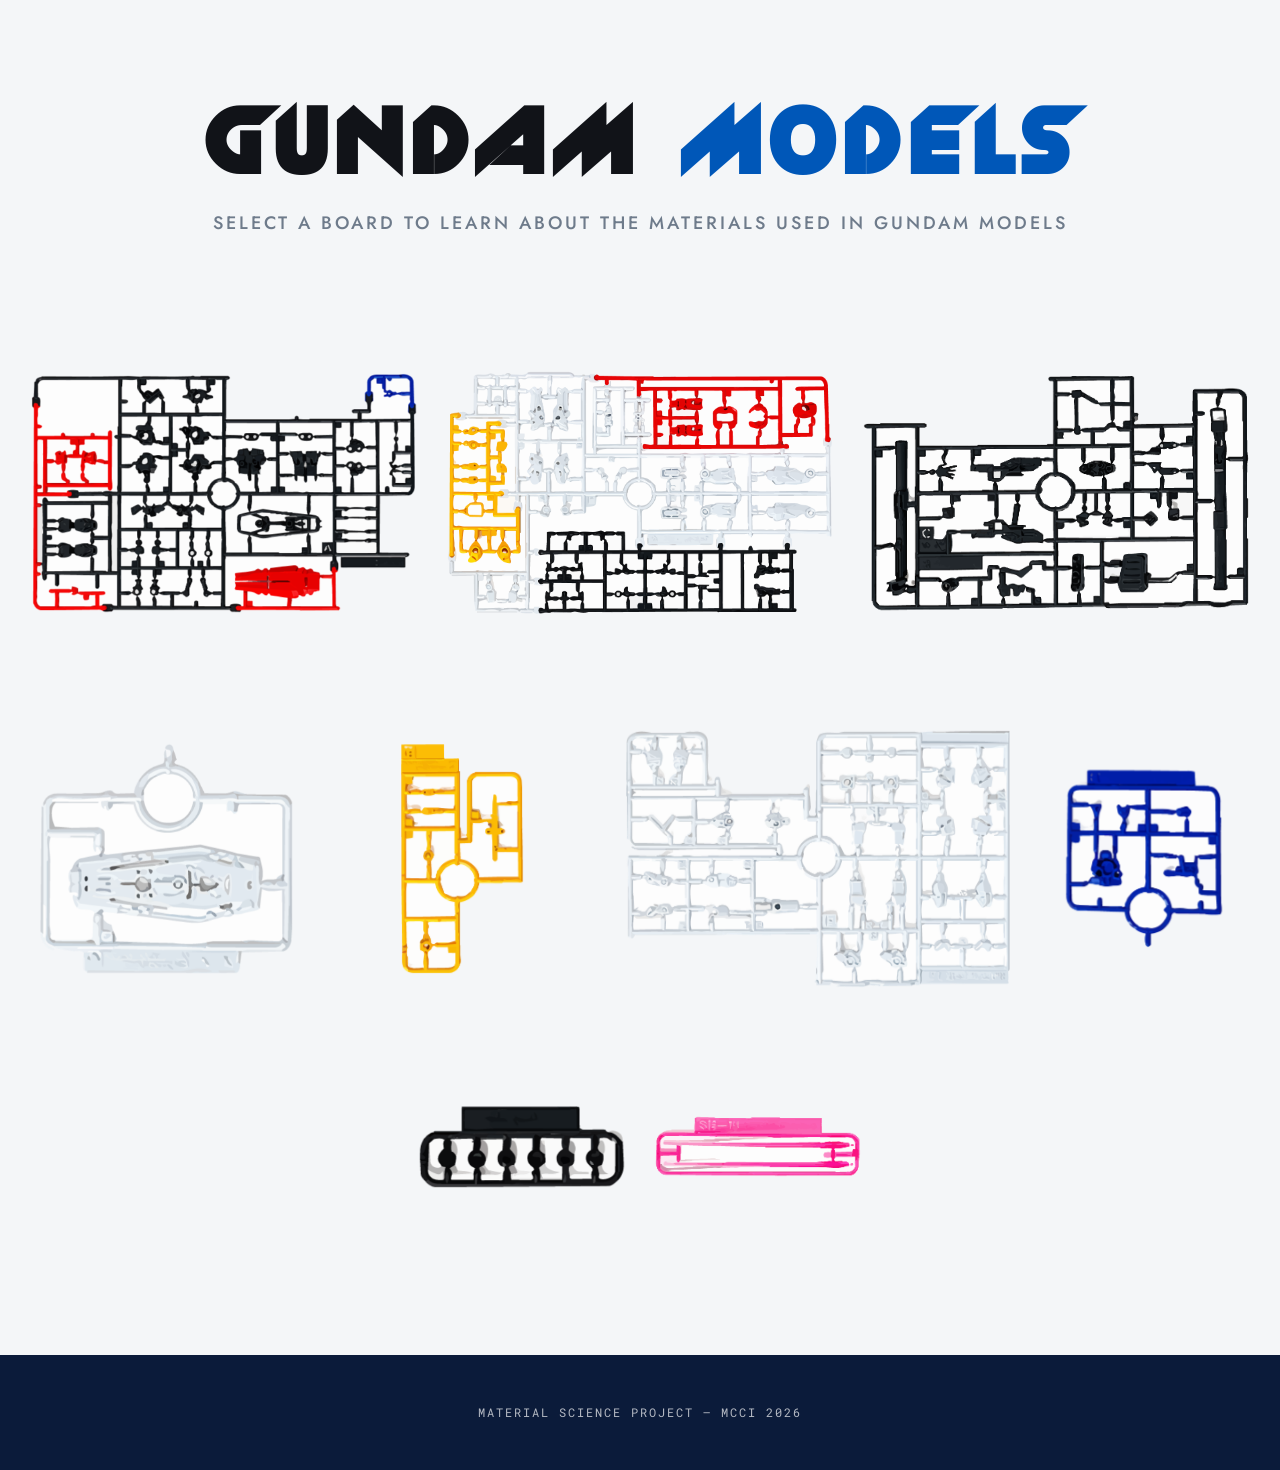
==== index.html @ a72a0587 "initial commit." ====
<!DOCTYPE html>
<html lang="en">
<head>
  <meta charset="UTF-8">
  <meta name="viewport" content="width=device-width, initial-scale=1.0">
  <title>Gundam Model — Material Science Project</title>
  <link rel="preconnect" href="https://fonts.googleapis.com">
  <link rel="preconnect" href="https://fonts.gstatic.com" crossorigin>
  <link href="https://fonts.googleapis.com/css2?family=Courier+Prime&family=Jost:ital,wght@0,100..900;1,100..900&family=Lacquer&family=Noto+Sans:ital,wght@0,100..900;1,100..900&family=Outfit:wght@100..900&family=Press+Start+2P&family=Roboto+Mono:wght@500&family=Ropa+Sans&display=swap" rel="stylesheet">
  <style>
    @font-face {
      font-family: "New Zelek";
      src: url("./assets/New Zelek.ttf") format("truetype");
      font-weight: normal;
      font-style: normal;
      font-display: swap;
    }

    :root {
      --color-bg: #F4F6F8;
      --color-surface: #FFFFFF;
      --color-panel: #E9EEF3;
      --color-ink: #111318;
      --color-outline: #1D2430;
      --color-gundam-blue: #0057B8;
      --color-gundam-red: #E10613;
      --color-gundam-yellow: #F7B500;
      --color-gundam-white: #FCFCFD;
      --color-steel: #6E7B8B;
      --color-signal-green: #3DDC84;
      --color-thruster-orange: #FF7A00;
      --color-warning-amber: #FFC928;
      --color-dark-navy: #0B1B3A;

      --space-1: 4px;
      --space-2: 8px;
      --space-3: 12px;
      --space-4: 16px;
      --space-5: 24px;
      --space-6: 32px;
      --space-7: 48px;
      --space-8: 64px;
      --space-9: 96px;

      --radius-sm: 4px;
      --radius-md: 8px;

      --border-strong: 2px solid var(--color-outline);
      --border-default: 1px solid var(--color-outline);

      --shadow-panel: 0 8px 24px rgba(17, 19, 24, 0.08);

      --font-display: "New Zelek", "Jost", "Outfit", sans-serif;
      --font-heading: "Jost", "Outfit", "Noto Sans", sans-serif;
      --font-body: "Noto Sans", "Outfit", "Jost", sans-serif;
      --font-mono: "Roboto Mono", "Courier Prime", monospace;
      --font-accent: "Lacquer", "Press Start 2P", cursive;
    }

    *, *::before, *::after {
      box-sizing: border-box;
      margin: 0;
      padding: 0;
    }

    html {
      scroll-behavior: smooth;
    }

    body {
      font-family: var(--font-body);
      background-color: var(--color-bg);
      color: var(--color-ink);
      line-height: 1.6;
      min-height: 100vh;
    }

    a {
      text-decoration: none;
      color: inherit;
    }

    .container {
      max-width: 1200px;
      margin: 0 auto;
      padding: 0 var(--space-5);
    }

    /* Header */
    .header {
      background: var(--color-surface);
      border-bottom: var(--border-default);
      padding: var(--space-4) 0;
      position: sticky;
      top: 0;
      z-index: 100;
    }

    .header-inner {
      display: flex;
      align-items: center;
      justify-content: space-between;
    }

    .logo {
      font-family: var(--font-display);
      font-size: 24px;
      letter-spacing: 2px;
      text-transform: uppercase;
      color: var(--color-ink);
    }

    .logo-accent {
      color: var(--color-gundam-blue);
    }

    .nav-label {
      font-family: var(--font-mono);
      font-size: 12px;
      text-transform: uppercase;
      letter-spacing: 1px;
      color: var(--color-steel);
    }

    /* Hero */
    .hero {
      padding: var(--space-9) 0 var(--space-4);
      text-align: center;
    }

    .hero-title {
      font-family: var(--font-display);
      font-size: clamp(48px, 10vw, 88px);
      text-transform: uppercase;
      letter-spacing: 4px;
      line-height: 1.1;
      margin-bottom: var(--space-4);
      animation: fadeSlideUp 0.6s ease-out forwards;
      opacity: 0;
    }

    .hero-subtitle {
      font-family: var(--font-heading);
      font-size: 18px;
      font-weight: 500;
      text-transform: uppercase;
      letter-spacing: 3px;
      color: var(--color-steel);
      animation: fadeSlideUp 0.6s ease-out 0.15s forwards;
      opacity: 0;
    }

    .hero-accent {
      color: var(--color-gundam-blue);
    }

    /* Board Grid - Bento Layout */
    .board-section {
      padding: var(--space-7) 0 var(--space-9);
      overflow-x: hidden;
    }

    .board-grid {
      display: flex;
      flex-wrap: wrap;
      justify-content: center;
      align-items: center;
      gap: var(--space-4);
      padding: var(--space-4);
      max-width: 1400px;
      margin: 0 auto;
    }

    .board-card {
      position: relative;
      background: transparent;
      border: none;
      padding: var(--space-2);
      cursor: pointer;
      animation: floatIn 0.8s cubic-bezier(0.16, 1, 0.3, 1) forwards, float 6s ease-in-out infinite;
      opacity: 0;
      transition: transform 0.4s cubic-bezier(0.16, 1, 0.3, 1);
    }

    .board-card.large {
      width: 400px;
      height: 350px;
    }

    .board-card.medium {
      width: 280px;
      height: 245px;
    }

    .board-card.small {
      width: 220px;
      height: 193px;
    }

    .board-card:nth-child(1) { animation-delay: 0.2s, 0s; animation-duration: 0.8s, 6s; }
    .board-card:nth-child(2) { animation-delay: 0.3s, 0.5s; animation-duration: 0.8s, 7s; }
    .board-card:nth-child(3) { animation-delay: 0.4s, 1s; animation-duration: 0.8s, 5.5s; }
    .board-card:nth-child(4) { animation-delay: 0.5s, 0.3s; animation-duration: 0.8s, 6.5s; }
    .board-card:nth-child(5) { animation-delay: 0.6s, 0.8s; animation-duration: 0.8s, 5s; }
    .board-card:nth-child(6) { animation-delay: 0.7s, 1.2s; animation-duration: 0.8s, 7.5s; }
    .board-card:nth-child(7) { animation-delay: 0.8s, 0.2s; animation-duration: 0.8s, 6s; }
    .board-card:nth-child(8) { animation-delay: 0.9s, 0.6s; animation-duration: 0.8s, 5.5s; }
    .board-card:nth-child(9) { animation-delay: 1.0s, 0.9s; animation-duration: 0.8s, 6.5s; }

    @media (max-width: 900px) {
      .board-card.large { width: 320px; height: 280px; }
      .board-card.medium { width: 240px; height: 210px; }
      .board-card.small { width: 200px; height: 175px; }
    }

    @media (max-width: 600px) {
      .board-card.large, .board-card.medium, .board-card.small { 
        width: 160px; 
        height: 140px; 
      }
    }

    .board-card:hover {
      transform: scale(1.05);
      z-index: 10;
      animation-play-state: paused;
    }

    .board-image {
      width: 100%;
      height: 100%;
      object-fit: contain;
      display: block;
      transition: filter 0.3s ease-out;
    }

    .board-card:hover .board-image {
      filter: brightness(1.1) drop-shadow(0 8px 24px rgba(0, 91, 184, 0.3));
    }

    .board-label {
      position: absolute;
      bottom: var(--space-2);
      left: var(--space-3);
      font-family: var(--font-heading);
      font-size: 14px;
      font-weight: 600;
      text-transform: uppercase;
      letter-spacing: 1px;
      color: var(--color-ink);
      background: rgba(252, 252, 253, 0.85);
      padding: var(--space-1) var(--space-2);
      opacity: 0;
      transform: translateY(8px);
      transition: opacity 0.3s ease-out, transform 0.3s ease-out;
    }

    .board-card:hover .board-label {
      opacity: 1;
      transform: translateY(0);
    }

    .board-tag {
      position: absolute;
      top: var(--space-2);
      right: var(--space-3);
      font-family: var(--font-mono);
      font-size: 10px;
      text-transform: uppercase;
      letter-spacing: 1px;
      color: var(--color-steel);
      background: rgba(252, 252, 253, 0.85);
      padding: var(--space-1) var(--space-2);
      opacity: 0;
      transform: translateY(-8px);
      transition: opacity 0.3s ease-out, transform 0.3s ease-out;
    }

    .board-card:hover .board-tag {
      opacity: 1;
      transform: translateY(0);
    }

    /* Footer */
    .footer {
      background: var(--color-dark-navy);
      color: var(--color-gundam-white);
      padding: var(--space-7) 0;
      text-align: center;
    }

    .footer-text {
      font-family: var(--font-mono);
      font-size: 12px;
      text-transform: uppercase;
      letter-spacing: 2px;
      opacity: 0.7;
    }

    /* Animations */
    @keyframes fadeSlideUp {
      from {
        opacity: 0;
        transform: translateY(20px);
      }
      to {
        opacity: 1;
        transform: translateY(0);
      }
    }

    @keyframes floatIn {
      0% {
        opacity: 0;
        transform: translateY(40px) scale(0.95);
      }
      100% {
        opacity: 1;
        transform: translateY(0) scale(1);
      }
    }

    @keyframes float {
      0%, 100% {
        transform: translateY(0);
      }
      50% {
        transform: translateY(-8px);
      }
    }

    /* Utility */
    .visually-hidden {
      position: absolute;
      width: 1px;
      height: 1px;
      padding: 0;
      margin: -1px;
      overflow: hidden;
      clip: rect(0, 0, 0, 0);
      white-space: nowrap;
      border: 0;
    }
  </style>
</head>
<body>

  <main>
    <section class="hero">
      <div class="container">
        <h1 class="hero-title">
          Gundam <span class="hero-accent">Models</span>
        </h1>
        <p class="hero-subtitle">Select a board to learn about the materials used in Gundam models</p>
      </div>
    </section>

    <section class="board-section">
      <div class="board-grid">
          <a href="cultural-significance.html" class="board-card large">
            <img 
              src="./assets/boardA_unselected.png" 
              alt="Board A"
              class="board-image"
              data-hover="./assets/boardA_selected.png"
            >
            <div class="board-label">Cultural Significance</div>
            <div class="board-tag">Board A</div>
          </a>

          <a href="plastic-origin.html" class="board-card large">
            <img 
              src="./assets/boardB_unselected.png" 
              alt="Board B"
              class="board-image"
              data-hover="./assets/boardB_selected.png"
            >
            <div class="board-label">Plastic Origin</div>
            <div class="board-tag">Board B</div>
          </a>

          <a href="manufacturing-process.html" class="board-card large">
            <img 
              src="./assets/boardC_unselected.png" 
              alt="Board C"
              class="board-image"
              data-hover="./assets/boardC_selected.png"
            >
            <div class="board-label">Manufacturing Process</div>
            <div class="board-tag">Board C</div>
          </a>

          <a href="material-properties.html" class="board-card medium">
            <img 
              src="./assets/boardD_unselected.png" 
              alt="Board D"
              class="board-image"
              data-hover="./assets/boardD_selected.png"
            >
            <div class="board-label">Material Properties</div>
            <div class="board-tag">Board D</div>
          </a>

          <a href="environmental-impact.html" class="board-card medium">
            <img 
              src="./assets/boardE_unselected.png" 
              alt="Board E"
              class="board-image"
              data-hover="./assets/boardE_selected.png"
            >
            <div class="board-label">Environmental Impact</div>
            <div class="board-tag">Board E</div>
          </a>

          <a href="assembly.html" class="board-card large">
            <img 
              src="./assets/boardF_unselected.png" 
              alt="Board F"
              class="board-image"
              data-hover="./assets/boardF_selected.png"
            >
            <div class="board-label">Assembly</div>
            <div class="board-tag">Board F</div>
          </a>

          <a href="historical-context.html" class="board-card small">
            <img 
              src="./assets/boardI1_unselected.png" 
              alt="Board I1"
              class="board-image"
              data-hover="./assets/boardI1_selected.png"
            >
            <div class="board-label">Historical Context</div>
            <div class="board-tag">Board I1</div>
          </a>

          <a href="design-analysis.html" class="board-card small">
            <img 
              src="./assets/boardPC-7_unselected.png" 
              alt="Board PC-7"
              class="board-image"
              data-hover="./assets/boardPC-7_selected.png"
            >
            <div class="board-label">Design Analysis</div>
            <div class="board-tag">Board PC-7</div>
          </a>

          <a href="sources.html" class="board-card small">
            <img 
              src="./assets/boardSB13_unselected.png" 
              alt="Board SB13"
              class="board-image"
              data-hover="./assets/boardSB13_selected.png"
            >
            <div class="board-label">Sources</div>
            <div class="board-tag">Board SB13</div>
          </a>
        </div>
    </section>
  </main>

  <footer class="footer">
    <div class="container">
      <p class="footer-text">Material Science Project — MCCI 2026</p>
    </div>
  </footer>

  <script>
    document.querySelectorAll('.board-card').forEach(card => {
      const img = card.querySelector('.board-image');
      const defaultSrc = img.src;
      const hoverSrc = img.dataset.hover;

      card.addEventListener('mouseenter', () => {
        img.src = hoverSrc;
      });

      card.addEventListener('mouseleave', () => {
        img.src = defaultSrc;
      });
    });
  </script>
</body>
</html>
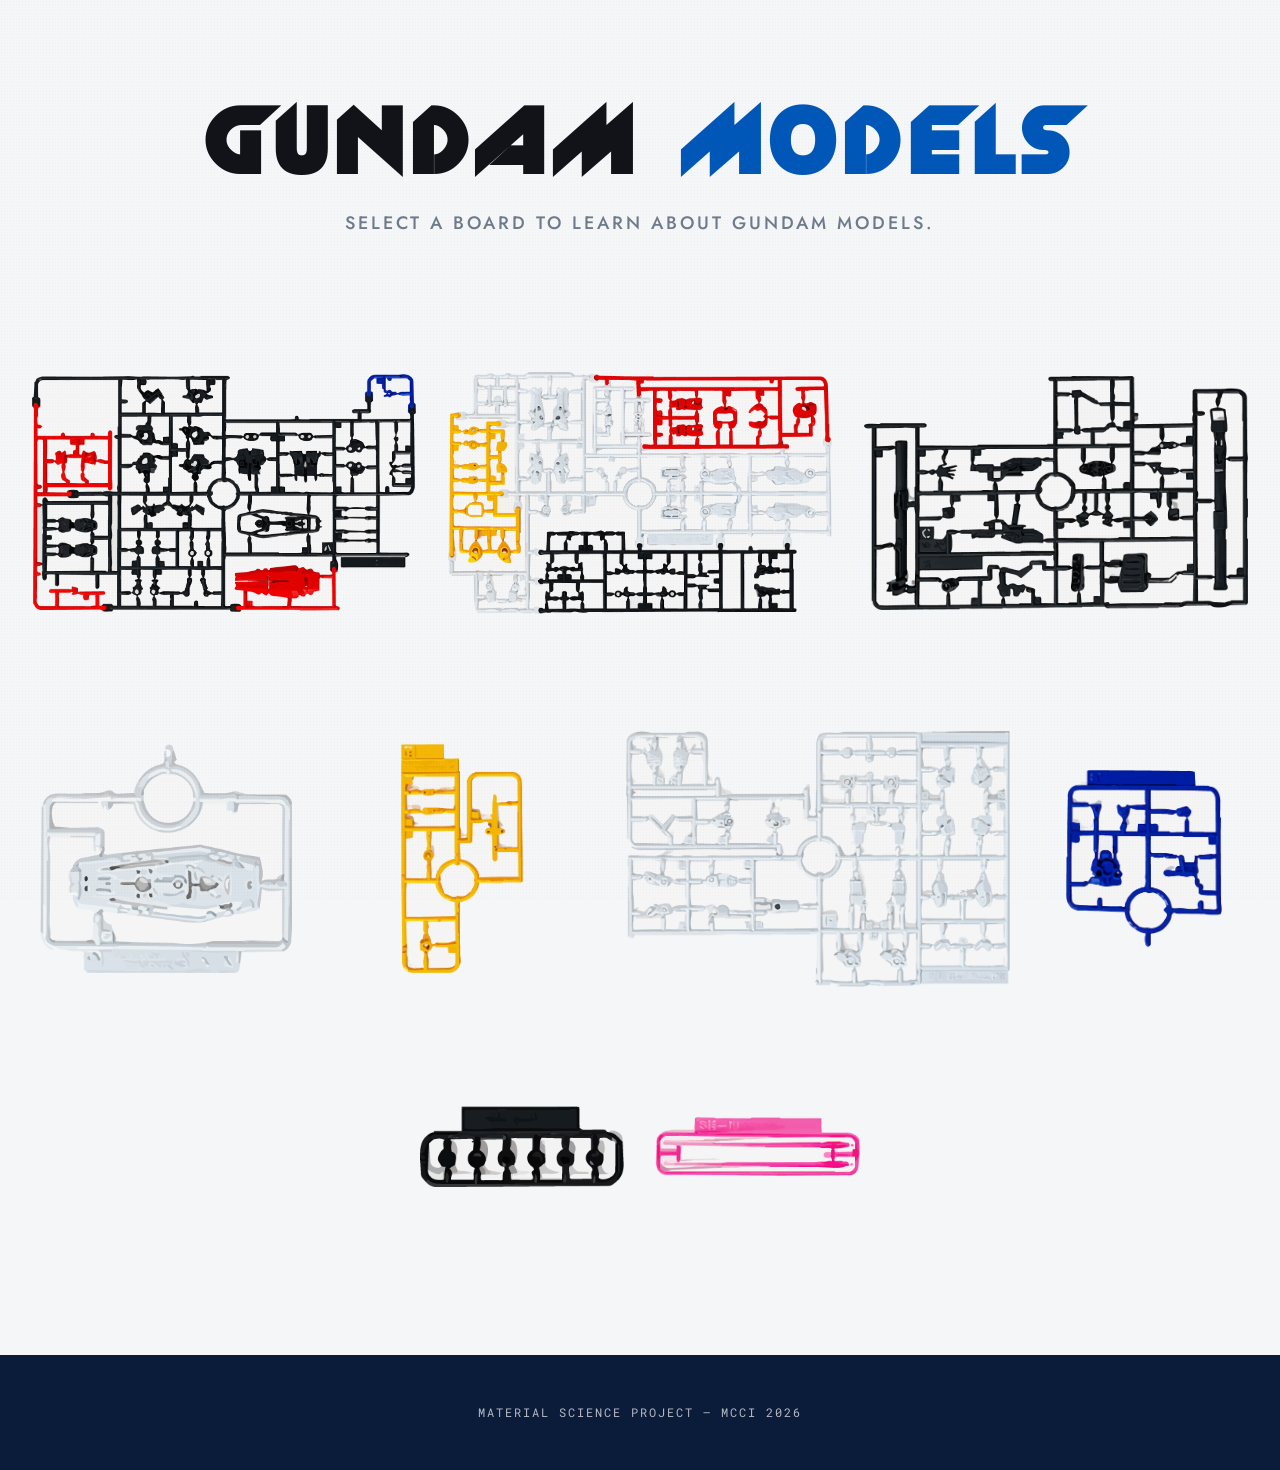
==== commit ae981a38: "actual animations." ====
--- a/index.html
+++ b/index.html
@@ -7,478 +7,34 @@
   <link rel="preconnect" href="https://fonts.googleapis.com">
   <link rel="preconnect" href="https://fonts.gstatic.com" crossorigin>
   <link href="https://fonts.googleapis.com/css2?family=Courier+Prime&family=Jost:ital,wght@0,100..900;1,100..900&family=Lacquer&family=Noto+Sans:ital,wght@0,100..900;1,100..900&family=Outfit:wght@100..900&family=Press+Start+2P&family=Roboto+Mono:wght@500&family=Ropa+Sans&display=swap" rel="stylesheet">
-  <style>
-    @font-face {
-      font-family: "New Zelek";
-      src: url("./assets/New Zelek.ttf") format("truetype");
-      font-weight: normal;
-      font-style: normal;
-      font-display: swap;
-    }
-
-    :root {
-      --color-bg: #F4F6F8;
-      --color-surface: #FFFFFF;
-      --color-panel: #E9EEF3;
-      --color-ink: #111318;
-      --color-outline: #1D2430;
-      --color-gundam-blue: #0057B8;
-      --color-gundam-red: #E10613;
-      --color-gundam-yellow: #F7B500;
-      --color-gundam-white: #FCFCFD;
-      --color-steel: #6E7B8B;
-      --color-signal-green: #3DDC84;
-      --color-thruster-orange: #FF7A00;
-      --color-warning-amber: #FFC928;
-      --color-dark-navy: #0B1B3A;
-
-      --space-1: 4px;
-      --space-2: 8px;
-      --space-3: 12px;
-      --space-4: 16px;
-      --space-5: 24px;
-      --space-6: 32px;
-      --space-7: 48px;
-      --space-8: 64px;
-      --space-9: 96px;
-
-      --radius-sm: 4px;
-      --radius-md: 8px;
-
-      --border-strong: 2px solid var(--color-outline);
-      --border-default: 1px solid var(--color-outline);
-
-      --shadow-panel: 0 8px 24px rgba(17, 19, 24, 0.08);
-
-      --font-display: "New Zelek", "Jost", "Outfit", sans-serif;
-      --font-heading: "Jost", "Outfit", "Noto Sans", sans-serif;
-      --font-body: "Noto Sans", "Outfit", "Jost", sans-serif;
-      --font-mono: "Roboto Mono", "Courier Prime", monospace;
-      --font-accent: "Lacquer", "Press Start 2P", cursive;
-    }
-
-    *, *::before, *::after {
-      box-sizing: border-box;
-      margin: 0;
-      padding: 0;
-    }
-
-    html {
-      scroll-behavior: smooth;
-    }
-
-    body {
-      font-family: var(--font-body);
-      background-color: var(--color-bg);
-      color: var(--color-ink);
-      line-height: 1.6;
-      min-height: 100vh;
-    }
-
-    a {
-      text-decoration: none;
-      color: inherit;
-    }
-
-    .container {
-      max-width: 1200px;
-      margin: 0 auto;
-      padding: 0 var(--space-5);
-    }
-
-    /* Header */
-    .header {
-      background: var(--color-surface);
-      border-bottom: var(--border-default);
-      padding: var(--space-4) 0;
-      position: sticky;
-      top: 0;
-      z-index: 100;
-    }
-
-    .header-inner {
-      display: flex;
-      align-items: center;
-      justify-content: space-between;
-    }
-
-    .logo {
-      font-family: var(--font-display);
-      font-size: 24px;
-      letter-spacing: 2px;
-      text-transform: uppercase;
-      color: var(--color-ink);
-    }
-
-    .logo-accent {
-      color: var(--color-gundam-blue);
-    }
-
-    .nav-label {
-      font-family: var(--font-mono);
-      font-size: 12px;
-      text-transform: uppercase;
-      letter-spacing: 1px;
-      color: var(--color-steel);
-    }
-
-    /* Hero */
-    .hero {
-      padding: var(--space-9) 0 var(--space-4);
-      text-align: center;
-    }
-
-    .hero-title {
-      font-family: var(--font-display);
-      font-size: clamp(48px, 10vw, 88px);
-      text-transform: uppercase;
-      letter-spacing: 4px;
-      line-height: 1.1;
-      margin-bottom: var(--space-4);
-      animation: fadeSlideUp 0.6s ease-out forwards;
-      opacity: 0;
-    }
-
-    .hero-subtitle {
-      font-family: var(--font-heading);
-      font-size: 18px;
-      font-weight: 500;
-      text-transform: uppercase;
-      letter-spacing: 3px;
-      color: var(--color-steel);
-      animation: fadeSlideUp 0.6s ease-out 0.15s forwards;
-      opacity: 0;
-    }
-
-    .hero-accent {
-      color: var(--color-gundam-blue);
-    }
-
-    /* Board Grid - Bento Layout */
-    .board-section {
-      padding: var(--space-7) 0 var(--space-9);
-      overflow-x: hidden;
-    }
-
-    .board-grid {
-      display: flex;
-      flex-wrap: wrap;
-      justify-content: center;
-      align-items: center;
-      gap: var(--space-4);
-      padding: var(--space-4);
-      max-width: 1400px;
-      margin: 0 auto;
-    }
-
-    .board-card {
-      position: relative;
-      background: transparent;
-      border: none;
-      padding: var(--space-2);
-      cursor: pointer;
-      animation: floatIn 0.8s cubic-bezier(0.16, 1, 0.3, 1) forwards, float 6s ease-in-out infinite;
-      opacity: 0;
-      transition: transform 0.4s cubic-bezier(0.16, 1, 0.3, 1);
-    }
-
-    .board-card.large {
-      width: 400px;
-      height: 350px;
-    }
-
-    .board-card.medium {
-      width: 280px;
-      height: 245px;
-    }
-
-    .board-card.small {
-      width: 220px;
-      height: 193px;
-    }
-
-    .board-card:nth-child(1) { animation-delay: 0.2s, 0s; animation-duration: 0.8s, 6s; }
-    .board-card:nth-child(2) { animation-delay: 0.3s, 0.5s; animation-duration: 0.8s, 7s; }
-    .board-card:nth-child(3) { animation-delay: 0.4s, 1s; animation-duration: 0.8s, 5.5s; }
-    .board-card:nth-child(4) { animation-delay: 0.5s, 0.3s; animation-duration: 0.8s, 6.5s; }
-    .board-card:nth-child(5) { animation-delay: 0.6s, 0.8s; animation-duration: 0.8s, 5s; }
-    .board-card:nth-child(6) { animation-delay: 0.7s, 1.2s; animation-duration: 0.8s, 7.5s; }
-    .board-card:nth-child(7) { animation-delay: 0.8s, 0.2s; animation-duration: 0.8s, 6s; }
-    .board-card:nth-child(8) { animation-delay: 0.9s, 0.6s; animation-duration: 0.8s, 5.5s; }
-    .board-card:nth-child(9) { animation-delay: 1.0s, 0.9s; animation-duration: 0.8s, 6.5s; }
-
-    @media (max-width: 900px) {
-      .board-card.large { width: 320px; height: 280px; }
-      .board-card.medium { width: 240px; height: 210px; }
-      .board-card.small { width: 200px; height: 175px; }
-    }
-
-    @media (max-width: 600px) {
-      .board-card.large, .board-card.medium, .board-card.small { 
-        width: 160px; 
-        height: 140px; 
-      }
-    }
-
-    .board-card:hover {
-      transform: scale(1.05);
-      z-index: 10;
-      animation-play-state: paused;
-    }
-
-    .board-image {
-      width: 100%;
-      height: 100%;
-      object-fit: contain;
-      display: block;
-      transition: filter 0.3s ease-out;
-    }
-
-    .board-card:hover .board-image {
-      filter: brightness(1.1) drop-shadow(0 8px 24px rgba(0, 91, 184, 0.3));
-    }
-
-    .board-label {
-      position: absolute;
-      bottom: var(--space-2);
-      left: var(--space-3);
-      font-family: var(--font-heading);
-      font-size: 14px;
-      font-weight: 600;
-      text-transform: uppercase;
-      letter-spacing: 1px;
-      color: var(--color-ink);
-      background: rgba(252, 252, 253, 0.85);
-      padding: var(--space-1) var(--space-2);
-      opacity: 0;
-      transform: translateY(8px);
-      transition: opacity 0.3s ease-out, transform 0.3s ease-out;
-    }
-
-    .board-card:hover .board-label {
-      opacity: 1;
-      transform: translateY(0);
-    }
-
-    .board-tag {
-      position: absolute;
-      top: var(--space-2);
-      right: var(--space-3);
-      font-family: var(--font-mono);
-      font-size: 10px;
-      text-transform: uppercase;
-      letter-spacing: 1px;
-      color: var(--color-steel);
-      background: rgba(252, 252, 253, 0.85);
-      padding: var(--space-1) var(--space-2);
-      opacity: 0;
-      transform: translateY(-8px);
-      transition: opacity 0.3s ease-out, transform 0.3s ease-out;
-    }
-
-    .board-card:hover .board-tag {
-      opacity: 1;
-      transform: translateY(0);
-    }
-
-    /* Footer */
-    .footer {
-      background: var(--color-dark-navy);
-      color: var(--color-gundam-white);
-      padding: var(--space-7) 0;
-      text-align: center;
-    }
-
-    .footer-text {
-      font-family: var(--font-mono);
-      font-size: 12px;
-      text-transform: uppercase;
-      letter-spacing: 2px;
-      opacity: 0.7;
-    }
-
-    /* Animations */
-    @keyframes fadeSlideUp {
-      from {
-        opacity: 0;
-        transform: translateY(20px);
-      }
-      to {
-        opacity: 1;
-        transform: translateY(0);
-      }
-    }
-
-    @keyframes floatIn {
-      0% {
-        opacity: 0;
-        transform: translateY(40px) scale(0.95);
-      }
-      100% {
-        opacity: 1;
-        transform: translateY(0) scale(1);
-      }
-    }
-
-    @keyframes float {
-      0%, 100% {
-        transform: translateY(0);
-      }
-      50% {
-        transform: translateY(-8px);
-      }
-    }
-
-    /* Utility */
-    .visually-hidden {
-      position: absolute;
-      width: 1px;
-      height: 1px;
-      padding: 0;
-      margin: -1px;
-      overflow: hidden;
-      clip: rect(0, 0, 0, 0);
-      white-space: nowrap;
-      border: 0;
-    }
-  </style>
+  <link rel="stylesheet" href="./styles.css">
 </head>
-<body>
-
+<body class="home-page">
+  <div class="particle-background" aria-hidden="true"></div>
+  <canvas class="ghost-canvas" aria-hidden="true"></canvas>
+  <div class="grain-overlay" aria-hidden="true"></div>
   <main>
     <section class="hero">
       <div class="container">
-        <h1 class="hero-title">
-          Gundam <span class="hero-accent">Models</span>
-        </h1>
-        <p class="hero-subtitle">Select a board to learn about the materials used in Gundam models</p>
+        <h1 class="hero-title">Gundam <span class="hero-accent">Models</span></h1>
+        <p class="hero-subtitle">Select a board to learn about Gundam models.</p>
       </div>
     </section>
-
     <section class="board-section">
       <div class="board-grid">
-          <a href="cultural-significance.html" class="board-card large">
-            <img 
-              src="./assets/boardA_unselected.png" 
-              alt="Board A"
-              class="board-image"
-              data-hover="./assets/boardA_selected.png"
-            >
-            <div class="board-label">Cultural Significance</div>
-            <div class="board-tag">Board A</div>
-          </a>
-
-          <a href="plastic-origin.html" class="board-card large">
-            <img 
-              src="./assets/boardB_unselected.png" 
-              alt="Board B"
-              class="board-image"
-              data-hover="./assets/boardB_selected.png"
-            >
-            <div class="board-label">Plastic Origin</div>
-            <div class="board-tag">Board B</div>
-          </a>
-
-          <a href="manufacturing-process.html" class="board-card large">
-            <img 
-              src="./assets/boardC_unselected.png" 
-              alt="Board C"
-              class="board-image"
-              data-hover="./assets/boardC_selected.png"
-            >
-            <div class="board-label">Manufacturing Process</div>
-            <div class="board-tag">Board C</div>
-          </a>
-
-          <a href="material-properties.html" class="board-card medium">
-            <img 
-              src="./assets/boardD_unselected.png" 
-              alt="Board D"
-              class="board-image"
-              data-hover="./assets/boardD_selected.png"
-            >
-            <div class="board-label">Material Properties</div>
-            <div class="board-tag">Board D</div>
-          </a>
-
-          <a href="environmental-impact.html" class="board-card medium">
-            <img 
-              src="./assets/boardE_unselected.png" 
-              alt="Board E"
-              class="board-image"
-              data-hover="./assets/boardE_selected.png"
-            >
-            <div class="board-label">Environmental Impact</div>
-            <div class="board-tag">Board E</div>
-          </a>
-
-          <a href="assembly.html" class="board-card large">
-            <img 
-              src="./assets/boardF_unselected.png" 
-              alt="Board F"
-              class="board-image"
-              data-hover="./assets/boardF_selected.png"
-            >
-            <div class="board-label">Assembly</div>
-            <div class="board-tag">Board F</div>
-          </a>
-
-          <a href="historical-context.html" class="board-card small">
-            <img 
-              src="./assets/boardI1_unselected.png" 
-              alt="Board I1"
-              class="board-image"
-              data-hover="./assets/boardI1_selected.png"
-            >
-            <div class="board-label">Historical Context</div>
-            <div class="board-tag">Board I1</div>
-          </a>
-
-          <a href="design-analysis.html" class="board-card small">
-            <img 
-              src="./assets/boardPC-7_unselected.png" 
-              alt="Board PC-7"
-              class="board-image"
-              data-hover="./assets/boardPC-7_selected.png"
-            >
-            <div class="board-label">Design Analysis</div>
-            <div class="board-tag">Board PC-7</div>
-          </a>
-
-          <a href="sources.html" class="board-card small">
-            <img 
-              src="./assets/boardSB13_unselected.png" 
-              alt="Board SB13"
-              class="board-image"
-              data-hover="./assets/boardSB13_selected.png"
-            >
-            <div class="board-label">Sources</div>
-            <div class="board-tag">Board SB13</div>
-          </a>
-        </div>
+        <a href="cultural-significance.html" class="board-card large"><img src="./assets/boardA_unselected.png" alt="Board A" class="board-image" data-hover="./assets/boardA_selected.png"><div class="board-label">Cultural Significance</div><div class="board-tag">Board A</div></a>
+        <a href="plastic-origin.html" class="board-card large"><img src="./assets/boardB_unselected.png" alt="Board B" class="board-image" data-hover="./assets/boardB_selected.png"><div class="board-label">Plastic Origin</div><div class="board-tag">Board B</div></a>
+        <a href="manufacturing-process.html" class="board-card large"><img src="./assets/boardC_unselected.png" alt="Board C" class="board-image" data-hover="./assets/boardC_selected.png"><div class="board-label">Manufacturing Process</div><div class="board-tag">Board C</div></a>
+        <a href="material-properties.html" class="board-card medium"><img src="./assets/boardD_unselected.png" alt="Board D" class="board-image" data-hover="./assets/boardD_selected.png"><div class="board-label">Material Properties</div><div class="board-tag">Board D</div></a>
+        <a href="environmental-impact.html" class="board-card medium"><img src="./assets/boardE_unselected.png" alt="Board E" class="board-image" data-hover="./assets/boardE_selected.png"><div class="board-label">Environmental Impact</div><div class="board-tag">Board E</div></a>
+        <a href="assembly.html" class="board-card large"><img src="./assets/boardF_unselected.png" alt="Board F" class="board-image" data-hover="./assets/boardF_selected.png"><div class="board-label">Assembly</div><div class="board-tag">Board F</div></a>
+        <a href="historical-context.html" class="board-card small"><img src="./assets/boardI1_unselected.png" alt="Board I1" class="board-image" data-hover="./assets/boardI1_selected.png"><div class="board-label">Historical Context</div><div class="board-tag">Board I1</div></a>
+        <a href="design-analysis.html" class="board-card small"><img src="./assets/boardPC-7_unselected.png" alt="Board PC-7" class="board-image" data-hover="./assets/boardPC-7_selected.png"><div class="board-label">Design Analysis</div><div class="board-tag">Board PC-7</div></a>
+        <a href="sources.html" class="board-card small"><img src="./assets/boardSB13_unselected.png" alt="Board SB13" class="board-image" data-hover="./assets/boardSB13_selected.png"><div class="board-label">Sources</div><div class="board-tag">Board SB13</div></a>
+      </div>
     </section>
   </main>
-
-  <footer class="footer">
-    <div class="container">
-      <p class="footer-text">Material Science Project — MCCI 2026</p>
-    </div>
-  </footer>
-
-  <script>
-    document.querySelectorAll('.board-card').forEach(card => {
-      const img = card.querySelector('.board-image');
-      const defaultSrc = img.src;
-      const hoverSrc = img.dataset.hover;
-
-      card.addEventListener('mouseenter', () => {
-        img.src = hoverSrc;
-      });
-
-      card.addEventListener('mouseleave', () => {
-        img.src = defaultSrc;
-      });
-    });
-  </script>
+  <footer class="footer"><div class="container"><p class="footer-text">Material Science Project — MCCI 2026</p></div></footer>
+  <script src="./script.js" defer></script>
 </body>
 </html>
--- a/styles.css
+++ b/styles.css
@@ -0,0 +1,352 @@
+@font-face {
+  font-family: "New Zelek";
+  src: url("./assets/New Zelek.ttf") format("truetype");
+  font-weight: normal;
+  font-style: normal;
+  font-display: swap;
+}
+
+:root {
+  --color-bg: #F4F6F8;
+  --color-surface: #FFFFFF;
+  --color-panel: #E9EEF3;
+  --color-ink: #111318;
+  --color-outline: #1D2430;
+  --color-gundam-blue: #0057B8;
+  --color-gundam-red: #E10613;
+  --color-gundam-yellow: #F7B500;
+  --color-gundam-white: #FCFCFD;
+  --color-steel: #6E7B8B;
+  --color-signal-green: #3DDC84;
+  --color-thruster-orange: #FF7A00;
+  --color-warning-amber: #FFC928;
+  --color-dark-navy: #0B1B3A;
+  --space-1: 4px;
+  --space-2: 8px;
+  --space-3: 12px;
+  --space-4: 16px;
+  --space-5: 24px;
+  --space-6: 32px;
+  --space-7: 48px;
+  --space-8: 64px;
+  --space-9: 96px;
+  --radius-sm: 4px;
+  --radius-md: 8px;
+  --border-strong: 2px solid var(--color-outline);
+  --border-default: 1px solid var(--color-outline);
+  --shadow-panel: 0 8px 24px rgba(17, 19, 24, 0.08);
+  --font-display: "New Zelek", "Jost", "Outfit", sans-serif;
+  --font-heading: "Jost", "Outfit", "Noto Sans", sans-serif;
+  --font-body: "Noto Sans", "Outfit", "Jost", sans-serif;
+  --font-mono: "Roboto Mono", "Courier Prime", monospace;
+}
+
+*, *::before, *::after { box-sizing: border-box; margin: 0; padding: 0; }
+html { scroll-behavior: smooth; }
+body {
+  font-family: var(--font-body);
+  background-color: var(--color-bg);
+  color: var(--color-ink);
+  line-height: 1.6;
+  min-height: 100vh;
+  position: relative;
+  overflow-x: hidden;
+}
+a { text-decoration: none; color: inherit; }
+
+.container {
+  max-width: 1200px;
+  margin: 0 auto;
+  padding: 0 var(--space-5);
+}
+
+.particle-background,
+.ghost-canvas,
+.grain-overlay {
+  position: fixed;
+  inset: 0;
+  pointer-events: none;
+}
+
+.particle-background { overflow: hidden; z-index: 0; }
+.ghost-canvas { width: 100%; height: 100%; z-index: 0; }
+.grain-overlay {
+  z-index: 200;
+  opacity: 0.16;
+  mix-blend-mode: multiply;
+  background-image:
+    radial-gradient(rgba(0, 0, 0, 0.16) 0.7px, transparent 0.7px),
+    radial-gradient(rgba(255, 255, 255, 0.16) 0.7px, transparent 0.7px);
+  background-size: 3px 3px, 4px 4px;
+  background-position: 0 0, 1px 1px;
+  animation: grainShift 0.32s steps(2) infinite;
+}
+
+.particle {
+  position: absolute;
+  border-radius: 999px;
+  opacity: 0.9;
+  will-change: transform, opacity;
+  animation-name: particleDrift;
+  animation-timing-function: linear;
+  animation-iteration-count: infinite;
+  box-shadow: 0 0 10px currentColor;
+}
+.particle-cyan { background: #59f8e8; color: #59f8e8; }
+.particle-blue { background: #4a78ff; color: #4a78ff; }
+.particle-pink { background: #ff4fa8; color: #ff4fa8; }
+
+main, .header, .footer { position: relative; z-index: 1; }
+
+.header {
+  background: var(--color-surface);
+  border-bottom: var(--border-default);
+  padding: var(--space-4) 0;
+  position: sticky;
+  top: 0;
+  z-index: 100;
+}
+.header-inner { display: flex; align-items: center; justify-content: space-between; }
+.logo {
+  font-family: var(--font-display);
+  font-size: 24px;
+  letter-spacing: 2px;
+  text-transform: uppercase;
+  color: var(--color-ink);
+}
+.logo-accent { color: var(--color-gundam-blue); }
+
+.back-link,
+.nav-label {
+  font-family: var(--font-mono);
+  font-size: 12px;
+  text-transform: uppercase;
+  letter-spacing: 1px;
+  color: var(--color-gundam-blue);
+}
+.back-link:hover { color: var(--color-gundam-red); }
+
+.hero { padding: var(--space-9) 0 var(--space-4); text-align: center; }
+.hero-title {
+  font-family: var(--font-display);
+  font-size: clamp(48px, 10vw, 88px);
+  text-transform: uppercase;
+  letter-spacing: 4px;
+  line-height: 1.1;
+  margin-bottom: var(--space-4);
+  animation: fadeSlideUp 0.6s ease-out forwards;
+  opacity: 0;
+}
+.hero-subtitle {
+  font-family: var(--font-heading);
+  font-size: 18px;
+  font-weight: 500;
+  text-transform: uppercase;
+  letter-spacing: 3px;
+  color: var(--color-steel);
+  animation: fadeSlideUp 0.6s ease-out 0.15s forwards;
+  opacity: 0;
+}
+.hero-accent { color: var(--color-gundam-blue); }
+
+.board-section { padding: var(--space-7) 0 var(--space-9); overflow-x: hidden; }
+.board-grid {
+  display: flex;
+  flex-wrap: wrap;
+  justify-content: center;
+  align-items: center;
+  gap: var(--space-4);
+  padding: var(--space-4);
+  max-width: 1400px;
+  margin: 0 auto;
+}
+.board-card {
+  position: relative;
+  background: transparent;
+  border: none;
+  padding: var(--space-2);
+  cursor: pointer;
+  animation: floatIn 0.8s cubic-bezier(0.16, 1, 0.3, 1) forwards, float 6s ease-in-out infinite;
+  opacity: 0;
+  transition: transform 0.4s cubic-bezier(0.16, 1, 0.3, 1);
+}
+.board-card.large { width: 400px; height: 350px; }
+.board-card.medium { width: 280px; height: 245px; }
+.board-card.small { width: 220px; height: 193px; }
+.board-card:nth-child(1) { animation-delay: 0.2s, 0s; animation-duration: 0.8s, 6s; }
+.board-card:nth-child(2) { animation-delay: 0.3s, 0.5s; animation-duration: 0.8s, 7s; }
+.board-card:nth-child(3) { animation-delay: 0.4s, 1s; animation-duration: 0.8s, 5.5s; }
+.board-card:nth-child(4) { animation-delay: 0.5s, 0.3s; animation-duration: 0.8s, 6.5s; }
+.board-card:nth-child(5) { animation-delay: 0.6s, 0.8s; animation-duration: 0.8s, 5s; }
+.board-card:nth-child(6) { animation-delay: 0.7s, 1.2s; animation-duration: 0.8s, 7.5s; }
+.board-card:nth-child(7) { animation-delay: 0.8s, 0.2s; animation-duration: 0.8s, 6s; }
+.board-card:nth-child(8) { animation-delay: 0.9s, 0.6s; animation-duration: 0.8s, 5.5s; }
+.board-card:nth-child(9) { animation-delay: 1s, 0.9s; animation-duration: 0.8s, 6.5s; }
+.board-card:hover { transform: scale(1.15); z-index: 10; animation-play-state: paused; }
+.board-image {
+  width: 100%;
+  height: 100%;
+  object-fit: contain;
+  display: block;
+  transition: filter 0.3s ease-out;
+  filter: brightness(0.97);
+}
+.board-card:hover .board-image { filter: brightness(1) drop-shadow(0 8px 24px rgba(0, 91, 184, 0.3)); }
+.board-label,
+.board-tag {
+  position: absolute;
+  font-family: var(--font-heading);
+  text-transform: uppercase;
+  letter-spacing: 1px;
+  background: rgba(252, 252, 253, 0.85);
+  opacity: 0;
+  transition: opacity 0.3s ease-out, transform 0.3s ease-out;
+}
+.board-label {
+  bottom: var(--space-2);
+  left: var(--space-3);
+  font-size: 14px;
+  font-weight: 600;
+  color: var(--color-ink);
+  padding: var(--space-1) var(--space-2);
+  transform: translateY(8px);
+}
+.board-tag {
+  top: var(--space-2);
+  right: var(--space-3);
+  font-family: var(--font-mono);
+  font-size: 10px;
+  color: var(--color-steel);
+  padding: var(--space-1) var(--space-2);
+  transform: translateY(-8px);
+}
+.board-card:hover .board-label,
+.board-card:hover .board-tag { opacity: 1; transform: translateY(0); }
+
+.content-page .container { max-width: 1000px; }
+.page-header {
+  padding: var(--space-8) 0 var(--space-7);
+  border-bottom: var(--border-default);
+  background: var(--color-surface);
+}
+.page-badge {
+  font-family: var(--font-mono);
+  font-size: 12px;
+  text-transform: uppercase;
+  letter-spacing: 2px;
+  color: var(--color-gundam-blue);
+  margin-bottom: var(--space-3);
+}
+.page-title {
+  font-family: var(--font-display);
+  font-size: clamp(36px, 8vw, 64px);
+  text-transform: uppercase;
+  letter-spacing: 3px;
+  line-height: 1.1;
+}
+.page-subtitle {
+  font-family: var(--font-heading);
+  font-size: 18px;
+  color: var(--color-steel);
+  margin-top: var(--space-4);
+}
+.content { padding: var(--space-7) 0; }
+.section {
+  background: var(--color-surface);
+  border: var(--border-default);
+  padding: var(--space-6);
+  margin-bottom: var(--space-5);
+}
+.section-title {
+  font-family: var(--font-heading);
+  font-size: 22px;
+  font-weight: 600;
+  text-transform: uppercase;
+  letter-spacing: 1px;
+  margin-bottom: var(--space-4);
+  padding-bottom: var(--space-3);
+  border-bottom: 2px solid var(--color-gundam-blue);
+  display: inline-block;
+}
+.section-text { font-size: 16px; line-height: 1.8; color: var(--color-ink); }
+.section-text p { margin-bottom: var(--space-4); }
+.section-text p:last-child { margin-bottom: 0; }
+.stats-grid {
+  display: grid;
+  grid-template-columns: repeat(3, 1fr);
+  gap: var(--space-4);
+  margin-top: var(--space-5);
+}
+.stat-card { background: var(--color-panel); padding: var(--space-4); text-align: center; }
+.stat-value { font-family: var(--font-display); font-size: 32px; color: var(--color-gundam-blue); }
+.stat-label {
+  font-family: var(--font-mono);
+  font-size: 11px;
+  text-transform: uppercase;
+  letter-spacing: 1px;
+  color: var(--color-steel);
+  margin-top: var(--space-2);
+}
+
+.footer {
+  background: var(--color-dark-navy);
+  color: var(--color-gundam-white);
+  padding: var(--space-7) 0;
+  text-align: center;
+}
+.footer-text {
+  font-family: var(--font-mono);
+  font-size: 12px;
+  text-transform: uppercase;
+  letter-spacing: 2px;
+  opacity: 0.7;
+}
+
+.animate-in { animation: fadeSlideUp 0.5s ease-out forwards; opacity: 0; }
+.visually-hidden {
+  position: absolute;
+  width: 1px;
+  height: 1px;
+  padding: 0;
+  margin: -1px;
+  overflow: hidden;
+  clip: rect(0, 0, 0, 0);
+  white-space: nowrap;
+  border: 0;
+}
+
+@keyframes fadeSlideUp {
+  from { opacity: 0; transform: translateY(20px); }
+  to { opacity: 1; transform: translateY(0); }
+}
+@keyframes floatIn {
+  0% { opacity: 0; transform: translateY(40px) scale(0.95); }
+  100% { opacity: 1; transform: translateY(0) scale(1); }
+}
+@keyframes float {
+  0%, 100% { transform: translateY(0); }
+  50% { transform: translateY(-8px); }
+}
+@keyframes particleDrift {
+  0% { transform: translate3d(-12vw, var(--start-y), 0); opacity: 0; }
+  7% { opacity: 0.95; }
+  92% { opacity: 0.95; }
+  100% { transform: translate3d(112vw, calc(var(--start-y) + var(--drift-y)), 0); opacity: 0; }
+}
+@keyframes grainShift {
+  0% { transform: translate(0, 0); }
+  100% { transform: translate(2px, 1px); }
+}
+
+@media (max-width: 900px) {
+  .board-card.large { width: 320px; height: 280px; }
+  .board-card.medium { width: 240px; height: 210px; }
+}
+@media (max-width: 600px) {
+  .board-card.large, .board-card.medium, .board-card.small { width: 160px; height: 140px; }
+  .stats-grid { grid-template-columns: 1fr; }
+}
+@media (prefers-reduced-motion: reduce) {
+  .particle, .ghost-canvas { animation: none; opacity: 0; }
+  .grain-overlay { animation: none; }
+}
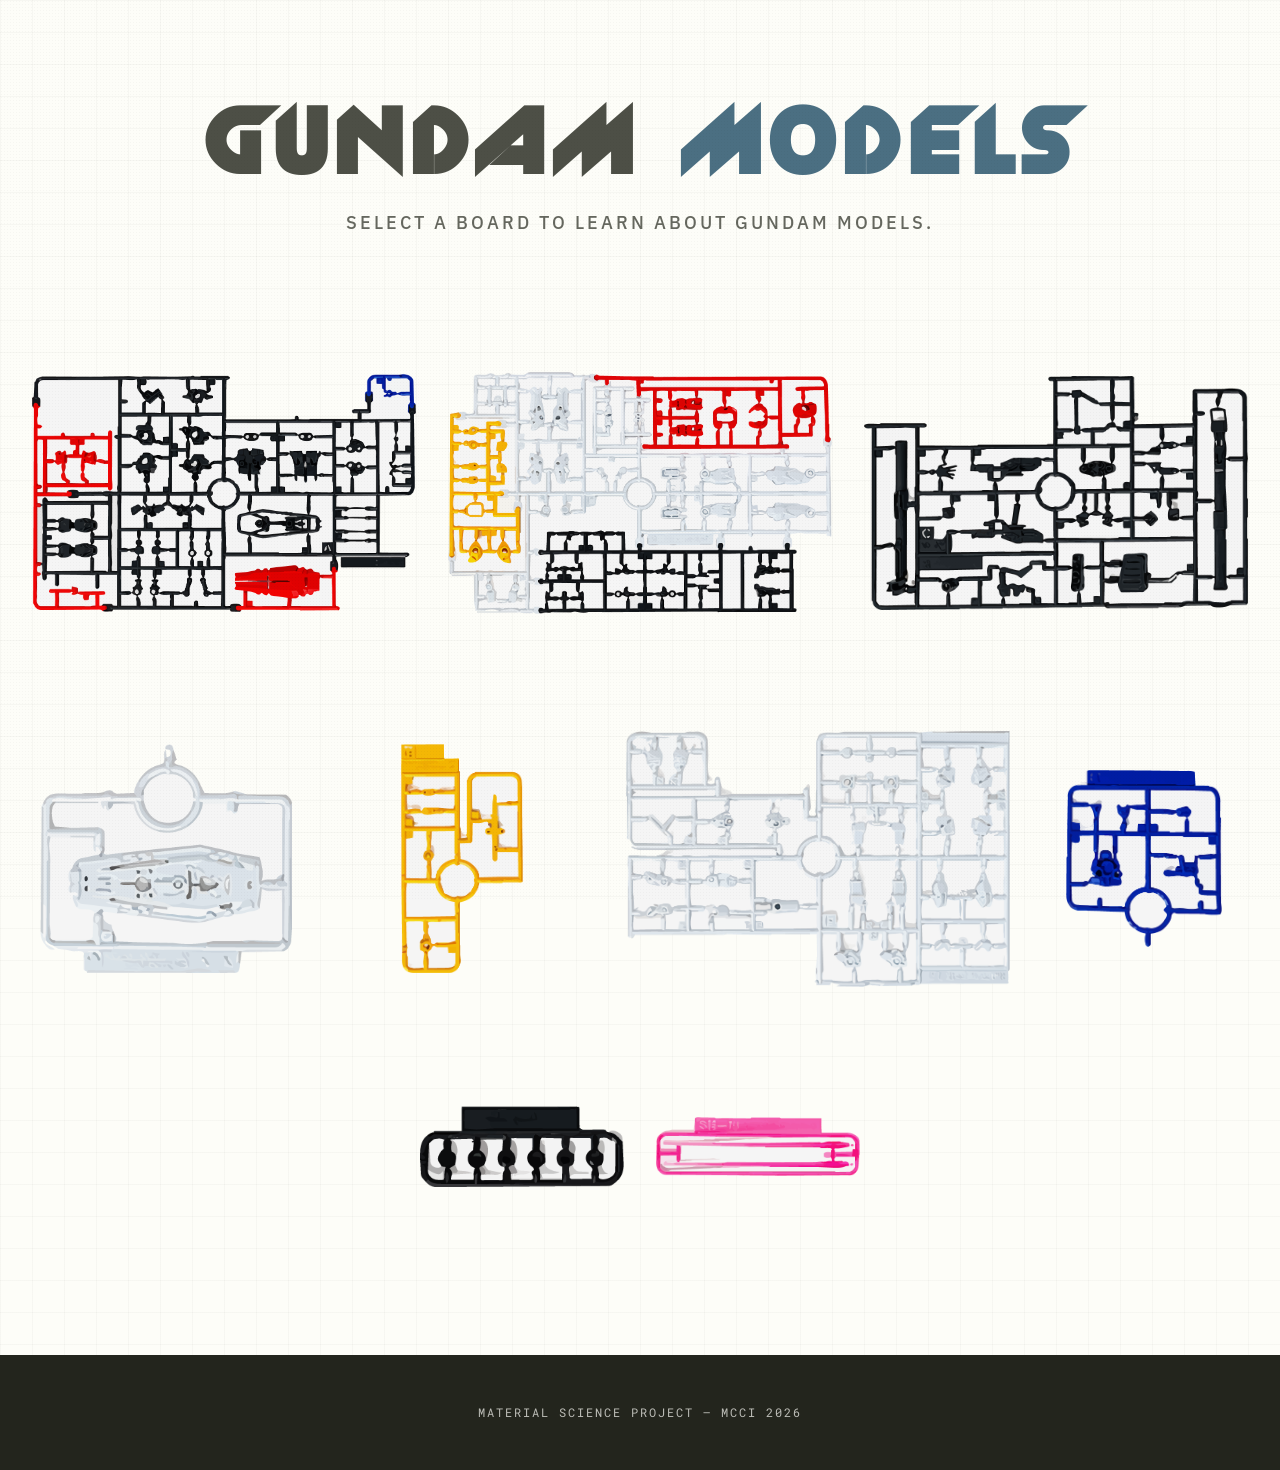
==== commit caf3144a: "pop ups." ====
--- a/index.html
+++ b/index.html
@@ -34,6 +34,7 @@
       </div>
     </section>
   </main>
+  <div class="window-layer" aria-live="polite"></div>
   <footer class="footer"><div class="container"><p class="footer-text">Material Science Project — MCCI 2026</p></div></footer>
   <script src="./script.js" defer></script>
 </body>
--- a/styles.css
+++ b/styles.css
@@ -1,3 +1,5 @@
+@import url("https://fonts.googleapis.com/css2?family=IBM+Plex+Sans:wght@400;500;600;700;800&display=swap");
+
 @font-face {
   font-family: "New Zelek";
   src: url("./assets/New Zelek.ttf") format("truetype");
@@ -7,20 +9,23 @@
 }
 
 :root {
-  --color-bg: #F4F6F8;
-  --color-surface: #FFFFFF;
-  --color-panel: #E9EEF3;
-  --color-ink: #111318;
-  --color-outline: #1D2430;
-  --color-gundam-blue: #0057B8;
-  --color-gundam-red: #E10613;
-  --color-gundam-yellow: #F7B500;
-  --color-gundam-white: #FCFCFD;
-  --color-steel: #6E7B8B;
+  --color-bg: #fdfdf8;
+  --color-surface: #fdfdf8;
+  --color-panel: #eeefe9;
+  --color-ink: #4d4f46;
+  --color-outline: #bfc1b7;
+  --color-deep-olive: #23251d;
+  --color-orange: #F54E00;
+  --color-amber: #F7A501;
+  --color-gundam-blue: #4b6f82;
+  --color-gundam-red: #a84728;
+  --color-gundam-yellow: #b17816;
+  --color-gundam-white: #fdfdf8;
+  --color-steel: #65675e;
   --color-signal-green: #3DDC84;
-  --color-thruster-orange: #FF7A00;
+  --color-thruster-orange: #F54E00;
   --color-warning-amber: #FFC928;
-  --color-dark-navy: #0B1B3A;
+  --color-dark-navy: #1e1f23;
   --space-1: 4px;
   --space-2: 8px;
   --space-3: 12px;
@@ -31,21 +36,28 @@
   --space-8: 64px;
   --space-9: 96px;
   --radius-sm: 4px;
-  --radius-md: 8px;
-  --border-strong: 2px solid var(--color-outline);
+  --radius-md: 6px;
+  --border-strong: 2px solid var(--color-deep-olive);
   --border-default: 1px solid var(--color-outline);
-  --shadow-panel: 0 8px 24px rgba(17, 19, 24, 0.08);
+  --shadow-panel: 0 25px 50px -12px rgba(0, 0, 0, 0.25);
   --font-display: "New Zelek", "Jost", "Outfit", sans-serif;
-  --font-heading: "Jost", "Outfit", "Noto Sans", sans-serif;
-  --font-body: "Noto Sans", "Outfit", "Jost", sans-serif;
+  --font-heading: "IBM Plex Sans", "Jost", "Outfit", "Noto Sans", sans-serif;
+  --font-body: "IBM Plex Sans", "Noto Sans", "Outfit", "Jost", sans-serif;
   --font-mono: "Roboto Mono", "Courier Prime", monospace;
 }
 
 *, *::before, *::after { box-sizing: border-box; margin: 0; padding: 0; }
+* {
+  cursor: url("https://cdn.cursors-4u.net/previews/mobile-suit-gundam-rx-78-2-ae211299-32.webp") 32 32, auto !important;
+}
 html { scroll-behavior: smooth; }
 body {
   font-family: var(--font-body);
   background-color: var(--color-bg);
+  background-image:
+    linear-gradient(rgba(77, 79, 70, 0.035) 1px, transparent 1px),
+    linear-gradient(90deg, rgba(77, 79, 70, 0.035) 1px, transparent 1px);
+  background-size: 32px 32px;
   color: var(--color-ink);
   line-height: 1.6;
   min-height: 100vh;
@@ -68,8 +80,8 @@
   pointer-events: none;
 }
 
-.particle-background { overflow: hidden; z-index: 0; }
-.ghost-canvas { width: 100%; height: 100%; z-index: 0; }
+.particle-background { display: none; }
+.ghost-canvas { width: 100%; height: 100%; z-index: 150; }
 .grain-overlay {
   z-index: 200;
   opacity: 0.16;
@@ -99,7 +111,7 @@
 main, .header, .footer { position: relative; z-index: 1; }
 
 .header {
-  background: var(--color-surface);
+  background: rgba(253, 253, 248, 0.94);
   border-bottom: var(--border-default);
   padding: var(--space-4) 0;
   position: sticky;
@@ -112,9 +124,9 @@
   font-size: 24px;
   letter-spacing: 2px;
   text-transform: uppercase;
-  color: var(--color-ink);
-}
-.logo-accent { color: var(--color-gundam-blue); }
+  color: var(--color-deep-olive);
+}
+.logo-accent { color: var(--color-orange); }
 
 .back-link,
 .nav-label {
@@ -122,9 +134,9 @@
   font-size: 12px;
   text-transform: uppercase;
   letter-spacing: 1px;
-  color: var(--color-gundam-blue);
-}
-.back-link:hover { color: var(--color-gundam-red); }
+  color: var(--color-deep-olive);
+}
+.back-link:hover { color: var(--color-orange); }
 
 .hero { padding: var(--space-9) 0 var(--space-4); text-align: center; }
 .hero-title {
@@ -223,62 +235,148 @@
 .board-card:hover .board-label,
 .board-card:hover .board-tag { opacity: 1; transform: translateY(0); }
 
-.content-page .container { max-width: 1000px; }
+.window-layer {
+  position: fixed;
+  inset: 0;
+  z-index: 300;
+  pointer-events: none;
+}
+
+.desktop-window {
+  position: absolute;
+  width: min(880px, calc(100vw - 32px));
+  height: min(680px, calc(100vh - 96px));
+  min-width: min(360px, calc(100vw - 32px));
+  min-height: 360px;
+  background: var(--color-bg);
+  border: 2px solid var(--color-deep-olive);
+  border-radius: var(--radius-md);
+  box-shadow: var(--shadow-panel);
+  overflow: hidden;
+  resize: both;
+  pointer-events: auto;
+}
+
+.desktop-window.is-focused {
+  border-color: var(--color-orange);
+}
+
+.window-titlebar {
+  height: 38px;
+  display: flex;
+  align-items: center;
+  justify-content: space-between;
+  gap: var(--space-3);
+  background: var(--color-panel);
+  border-bottom: var(--border-default);
+  padding: 0 var(--space-2) 0 var(--space-4);
+  user-select: none;
+  touch-action: none;
+}
+
+.window-title {
+  min-width: 0;
+  font-family: var(--font-mono);
+  font-size: 11px;
+  font-weight: 600;
+  text-transform: uppercase;
+  letter-spacing: 1px;
+  color: var(--color-deep-olive);
+  overflow: hidden;
+  text-overflow: ellipsis;
+  white-space: nowrap;
+}
+
+.window-controls {
+  display: flex;
+  align-items: center;
+  gap: var(--space-1);
+}
+
+.window-button {
+  width: 24px;
+  height: 24px;
+  border: var(--border-default);
+  border-radius: var(--radius-sm);
+  background: var(--color-bg);
+  color: var(--color-deep-olive);
+  font-family: var(--font-mono);
+  font-size: 14px;
+  line-height: 1;
+}
+
+.window-button:hover {
+  color: var(--color-orange);
+  background: #f6e9df;
+}
+
+.window-frame {
+  width: calc(100% - 16px);
+  height: calc(100% - 46px);
+  display: block;
+  border: 0;
+  margin: var(--space-1) var(--space-2) var(--space-2);
+  background: var(--color-bg);
+}
+
+.content-page .container {
+  max-width: 1180px;
+  padding: 0 var(--space-6);
+}
 .page-header {
-  padding: var(--space-8) 0 var(--space-7);
-  border-bottom: var(--border-default);
-  background: var(--color-surface);
+  padding: var(--space-9) 0 var(--space-7);
+  background: var(--color-bg);
 }
 .page-badge {
   font-family: var(--font-mono);
   font-size: 12px;
   text-transform: uppercase;
   letter-spacing: 2px;
-  color: var(--color-gundam-blue);
+  color: var(--color-orange);
   margin-bottom: var(--space-3);
 }
 .page-title {
-  font-family: var(--font-display);
-  font-size: clamp(36px, 8vw, 64px);
-  text-transform: uppercase;
-  letter-spacing: 3px;
-  line-height: 1.1;
+  font-family: var(--font-heading);
+  font-size: clamp(38px, 7vw, 72px);
+  font-weight: 800;
+  text-transform: none;
+  letter-spacing: -0.75px;
+  line-height: 1.08;
+  color: var(--color-deep-olive);
+  max-width: 920px;
 }
 .page-subtitle {
   font-family: var(--font-heading);
-  font-size: 18px;
+  font-size: 19px;
+  font-weight: 600;
   color: var(--color-steel);
   margin-top: var(--space-4);
-}
-.content { padding: var(--space-7) 0; }
-.section {
-  background: var(--color-surface);
-  border: var(--border-default);
-  padding: var(--space-6);
+  max-width: 700px;
+  line-height: 1.56;
+}
+.content { padding: var(--space-7) 0 var(--space-9); }
+.content .container { max-width: 1180px; padding: 0 var(--space-6); }
+.section { margin-bottom: var(--space-7); }
+.section-title {
+  font-family: var(--font-heading);
+  font-size: 20px;
+  font-weight: 600;
+  text-transform: uppercase;
+  letter-spacing: 1px;
   margin-bottom: var(--space-5);
-}
-.section-title {
-  font-family: var(--font-heading);
-  font-size: 22px;
-  font-weight: 600;
-  text-transform: uppercase;
-  letter-spacing: 1px;
-  margin-bottom: var(--space-4);
-  padding-bottom: var(--space-3);
-  border-bottom: 2px solid var(--color-gundam-blue);
-  display: inline-block;
-}
-.section-text { font-size: 16px; line-height: 1.8; color: var(--color-ink); }
-.section-text p { margin-bottom: var(--space-4); }
+  color: var(--color-ink);
+}
+.section-text { font-size: 17px; line-height: 1.85; color: var(--color-ink); }
+.section-text p { margin-bottom: var(--space-5); }
 .section-text p:last-child { margin-bottom: 0; }
 .stats-grid {
   display: grid;
   grid-template-columns: repeat(3, 1fr);
-  gap: var(--space-4);
-  margin-top: var(--space-5);
-}
-.stat-card { background: var(--color-panel); padding: var(--space-4); text-align: center; }
-.stat-value { font-family: var(--font-display); font-size: 32px; color: var(--color-gundam-blue); }
+  gap: var(--space-6);
+  margin-top: var(--space-8);
+  padding-top: var(--space-6);
+}
+.stat-value { font-family: var(--font-display); font-size: 40px; color: var(--color-gundam-blue); }
 .stat-label {
   font-family: var(--font-mono);
   font-size: 11px;
@@ -289,8 +387,8 @@
 }
 
 .footer {
-  background: var(--color-dark-navy);
-  color: var(--color-gundam-white);
+  background: var(--color-deep-olive);
+  color: var(--color-bg);
   padding: var(--space-7) 0;
   text-align: center;
 }
@@ -350,3 +448,390 @@
   .particle, .ghost-canvas { animation: none; opacity: 0; }
   .grain-overlay { animation: none; }
 }
+
+/* ===== SUBPAGE REDESIGN ===== */
+
+.content-page .header {
+  backdrop-filter: blur(10px);
+}
+
+.content-page .back-link::before {
+  content: "[ ";
+  color: var(--color-outline);
+}
+
+.content-page .back-link::after {
+  content: " ]";
+  color: var(--color-outline);
+}
+
+.page-header {
+  border-bottom: var(--border-default);
+  position: relative;
+}
+
+.page-header::after {
+  content: "";
+  position: absolute;
+  left: 0;
+  right: 0;
+  bottom: -1px;
+  height: 3px;
+  background: repeating-linear-gradient(
+    90deg,
+    var(--color-deep-olive) 0 32px,
+    transparent 32px 40px,
+    var(--color-orange) 40px 48px,
+    transparent 48px 56px
+  );
+}
+
+.page-body {
+  max-width: 960px;
+  margin: 0 auto;
+  padding: 0 var(--space-2);
+}
+
+.section-block { margin-bottom: var(--space-7); }
+
+.section-heading {
+  display: flex;
+  align-items: flex-start;
+  gap: var(--space-3);
+  margin-bottom: var(--space-5);
+}
+.section-heading-bar {
+  width: 6px;
+  min-height: 34px;
+  background: var(--color-orange);
+  border: 1px solid var(--color-deep-olive);
+  flex-shrink: 0;
+  margin-top: 5px;
+}
+.section-heading h2 {
+  font-family: var(--font-heading);
+  font-size: clamp(22px, 3vw, 30px);
+  font-weight: 700;
+  text-transform: none;
+  letter-spacing: 0;
+  line-height: 1.35;
+  color: var(--color-deep-olive);
+}
+
+.sub-heading {
+  font-family: var(--font-heading);
+  font-size: 18px;
+  font-weight: 700;
+  text-transform: uppercase;
+  letter-spacing: 0;
+  color: var(--color-deep-olive);
+  margin: var(--space-6) 0 var(--space-3);
+  padding-left: var(--space-3);
+  border-left: 4px solid var(--color-orange);
+}
+
+.body-text {
+  font-size: 16px;
+  line-height: 1.72;
+  color: var(--color-ink);
+}
+.body-text p { margin-bottom: var(--space-5); }
+.body-text p:last-child { margin-bottom: 0; }
+
+.fig {
+  background: var(--color-surface);
+  border: var(--border-default);
+  border-radius: var(--radius-sm);
+  overflow: hidden;
+  margin: var(--space-6) 0;
+}
+.fig img {
+  width: 100%;
+  display: block;
+  object-fit: contain;
+  max-height: 440px;
+  background:
+    linear-gradient(45deg, rgba(191, 193, 183, 0.45) 25%, transparent 25%),
+    linear-gradient(-45deg, rgba(191, 193, 183, 0.45) 25%, transparent 25%),
+    linear-gradient(45deg, transparent 75%, rgba(191, 193, 183, 0.45) 75%),
+    linear-gradient(-45deg, transparent 75%, rgba(191, 193, 183, 0.45) 75%),
+    var(--color-panel);
+  background-size: 16px 16px;
+  background-position: 0 0, 0 8px, 8px -8px, -8px 0;
+}
+.fig figcaption {
+  font-family: var(--font-mono);
+  font-size: 11px;
+  color: var(--color-steel);
+  padding: var(--space-3) var(--space-4);
+  border-top: var(--border-default);
+  line-height: 1.65;
+}
+
+.media-split {
+  display: grid;
+  grid-template-columns: 1fr 1fr;
+  gap: var(--space-5);
+  align-items: start;
+  margin: var(--space-6) 0;
+}
+.media-split .fig { margin: 0; }
+
+.callout {
+  border: var(--border-default);
+  border-left: 6px solid var(--color-gundam-blue);
+  border-radius: var(--radius-sm);
+  background: var(--color-panel);
+  padding: var(--space-5);
+  margin: var(--space-6) 0;
+}
+.callout.red { border-left-color: var(--color-gundam-red); }
+.callout.yellow { border-left-color: var(--color-gundam-yellow); }
+.callout-label {
+  font-family: var(--font-mono);
+  font-size: 10px;
+  text-transform: uppercase;
+  letter-spacing: 2px;
+  color: var(--color-deep-olive);
+  margin-bottom: var(--space-2);
+}
+.callout.red .callout-label { color: var(--color-gundam-red); }
+.callout.yellow .callout-label { color: #9a7000; }
+.callout p { font-size: 16px; line-height: 1.75; margin: 0; }
+
+.stats-row {
+  display: grid;
+  grid-template-columns: repeat(3, 1fr);
+  gap: var(--space-4);
+  margin: var(--space-6) 0;
+}
+.stat-card {
+  background: var(--color-surface);
+  border: var(--border-default);
+  border-radius: var(--radius-sm);
+  padding: var(--space-5);
+  text-align: left;
+}
+.stat-card .stat-num {
+  font-family: var(--font-heading);
+  font-weight: 800;
+  font-size: 34px;
+  color: var(--color-deep-olive);
+  line-height: 1;
+}
+.stat-card .stat-lbl {
+  font-family: var(--font-mono);
+  font-size: 10px;
+  text-transform: uppercase;
+  letter-spacing: 1px;
+  color: var(--color-steel);
+  margin-top: var(--space-2);
+}
+
+.timeline { list-style: none; padding: 0; margin: var(--space-5) 0; }
+.tl-item {
+  display: grid;
+  grid-template-columns: 76px 1fr;
+  gap: var(--space-4);
+  margin-bottom: var(--space-4);
+  position: relative;
+}
+.tl-item:not(:last-child)::after {
+  content: '';
+  position: absolute;
+  left: 37px;
+  top: 34px;
+  bottom: -16px;
+  width: 2px;
+  background: var(--color-outline);
+}
+.tl-year {
+  font-family: var(--font-mono);
+  font-size: 12px;
+  font-weight: 600;
+  color: var(--color-deep-olive);
+  background: var(--color-panel);
+  border: var(--border-default);
+  height: 32px;
+  display: flex;
+  align-items: center;
+  justify-content: center;
+}
+.tl-text { font-size: 15px; line-height: 1.7; padding-top: 6px; }
+
+.step-cards { display: flex; flex-direction: column; gap: var(--space-4); margin: var(--space-5) 0; }
+.step-card {
+  display: grid;
+  grid-template-columns: 52px 1fr;
+  gap: var(--space-4);
+  background: var(--color-surface);
+  border: var(--border-default);
+  border-radius: var(--radius-sm);
+  padding: var(--space-4);
+  align-items: start;
+}
+.step-num {
+  font-family: var(--font-heading);
+  font-size: 28px;
+  font-weight: 800;
+  color: var(--color-orange);
+  line-height: 1;
+  text-align: center;
+  border-right: var(--border-default);
+  padding-right: var(--space-4);
+  padding-top: 2px;
+}
+.step-title {
+  font-family: var(--font-heading);
+  font-size: 13px;
+  font-weight: 700;
+  text-transform: uppercase;
+  letter-spacing: 1px;
+  margin-bottom: var(--space-2);
+  color: var(--color-ink);
+}
+.step-text { font-size: 15px; line-height: 1.75; }
+
+.step-num.step-letter {
+  font-family: var(--font-mono);
+  font-size: 18px;
+  padding-top: 8px;
+}
+
+.section-divider { border: none; border-top: var(--border-default); margin: var(--space-7) 0; }
+
+.table-wrapper {
+  border: var(--border-default);
+  border-radius: var(--radius-sm);
+  overflow-x: auto;
+  background: var(--color-surface);
+}
+
+.properties-table { width: 100%; border-collapse: collapse; font-size: 15px; }
+.properties-table th {
+  font-family: var(--font-mono);
+  font-size: 11px;
+  text-transform: uppercase;
+  letter-spacing: 1px;
+  background: var(--color-deep-olive);
+  color: var(--color-bg);
+  padding: var(--space-3) var(--space-4);
+  text-align: left;
+}
+.properties-table td {
+  padding: var(--space-3) var(--space-4);
+  border-bottom: var(--border-default);
+  vertical-align: top;
+}
+.properties-table tr:nth-child(even) td { background: var(--color-panel); }
+.properties-table tr:hover td { background: #f6e9df; color: var(--color-deep-olive); }
+
+.ref-list { list-style: none; padding: 0; }
+.ref-list li {
+  font-size: 15px;
+  line-height: 1.75;
+  padding: var(--space-3) 0;
+  border-bottom: var(--border-default);
+  padding-left: var(--space-4);
+  position: relative;
+}
+.ref-list li::before {
+  content: '';
+  position: absolute;
+  left: 0;
+  top: 50%;
+  transform: translateY(-50%);
+  width: 3px;
+  height: 60%;
+  background: var(--color-orange);
+}
+
+.key-list { list-style: none; padding: 0; margin: var(--space-4) 0; }
+.key-list li {
+  font-size: 16px;
+  line-height: 1.75;
+  padding: var(--space-4) 0 var(--space-4) var(--space-6);
+  border-bottom: var(--border-default);
+  position: relative;
+}
+.key-list li::before {
+  content: '→';
+  position: absolute;
+  left: 0;
+  color: var(--color-orange);
+  font-weight: 700;
+}
+
+.mt-4 { margin-top: var(--space-4); }
+.mt-5 { margin-top: var(--space-5); }
+.mt-6 { margin-top: var(--space-6); }
+.mb-4 { margin-bottom: var(--space-4); }
+.m-0 { margin: 0; }
+.stats-row.two-up { grid-template-columns: 1fr 1fr; margin: 0 0 var(--space-4); }
+.span-2 { grid-column: span 2; }
+
+.content-page a:hover,
+.content-page .stat-card:hover .stat-num,
+.content-page .step-card:hover .step-title,
+.content-page .fig:hover figcaption {
+  color: var(--color-orange);
+}
+
+.content-page.windowed {
+  background-size: 24px 24px;
+}
+
+.content-page.windowed .header,
+.content-page.windowed .footer,
+.content-page.windowed .ghost-canvas {
+  display: none;
+}
+
+.content-page.windowed .grain-overlay {
+  opacity: 0.08;
+}
+
+.content-page.windowed .page-header {
+  padding: var(--space-6) 0 var(--space-5);
+}
+
+.content-page.windowed .content {
+  padding: var(--space-5) 0 var(--space-7);
+}
+
+.content-page.windowed .container {
+  padding: 0 var(--space-5);
+}
+
+.content-page.windowed .page-title {
+  font-size: clamp(30px, 6vw, 48px);
+}
+
+.content-page.windowed .page-subtitle {
+  font-size: 16px;
+}
+
+@media (max-width: 700px) {
+  .window-layer {
+    position: relative;
+    inset: auto;
+    z-index: 1;
+    padding: 0 var(--space-4) var(--space-7);
+  }
+
+  .desktop-window {
+    position: relative;
+    left: auto !important;
+    top: auto !important;
+    width: 100% !important;
+    height: 72vh;
+    min-width: 0;
+    margin: var(--space-5) auto 0;
+    resize: vertical;
+  }
+
+  .media-split { grid-template-columns: 1fr; }
+  .stats-row { grid-template-columns: 1fr 1fr; }
+  .tl-item { grid-template-columns: 56px 1fr; }
+  .page-body { padding: var(--space-5) var(--space-4); }
+}
